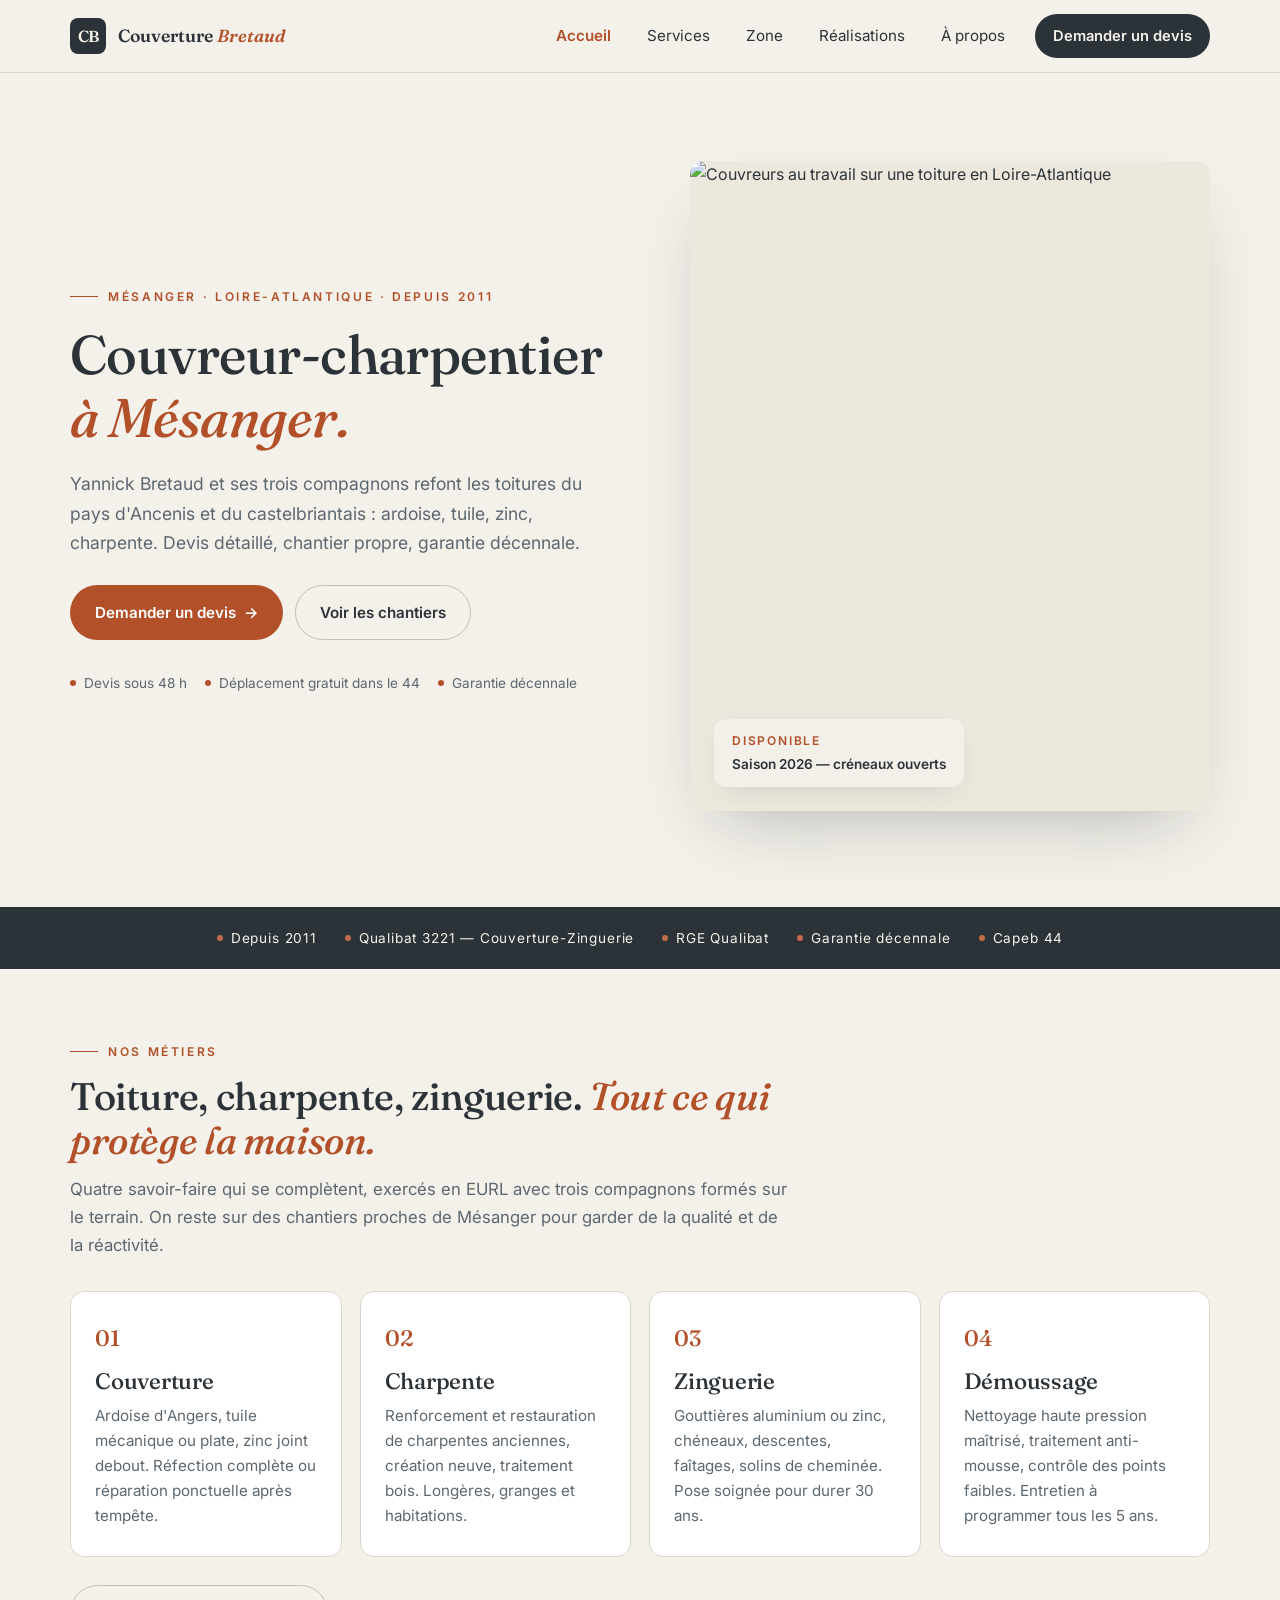
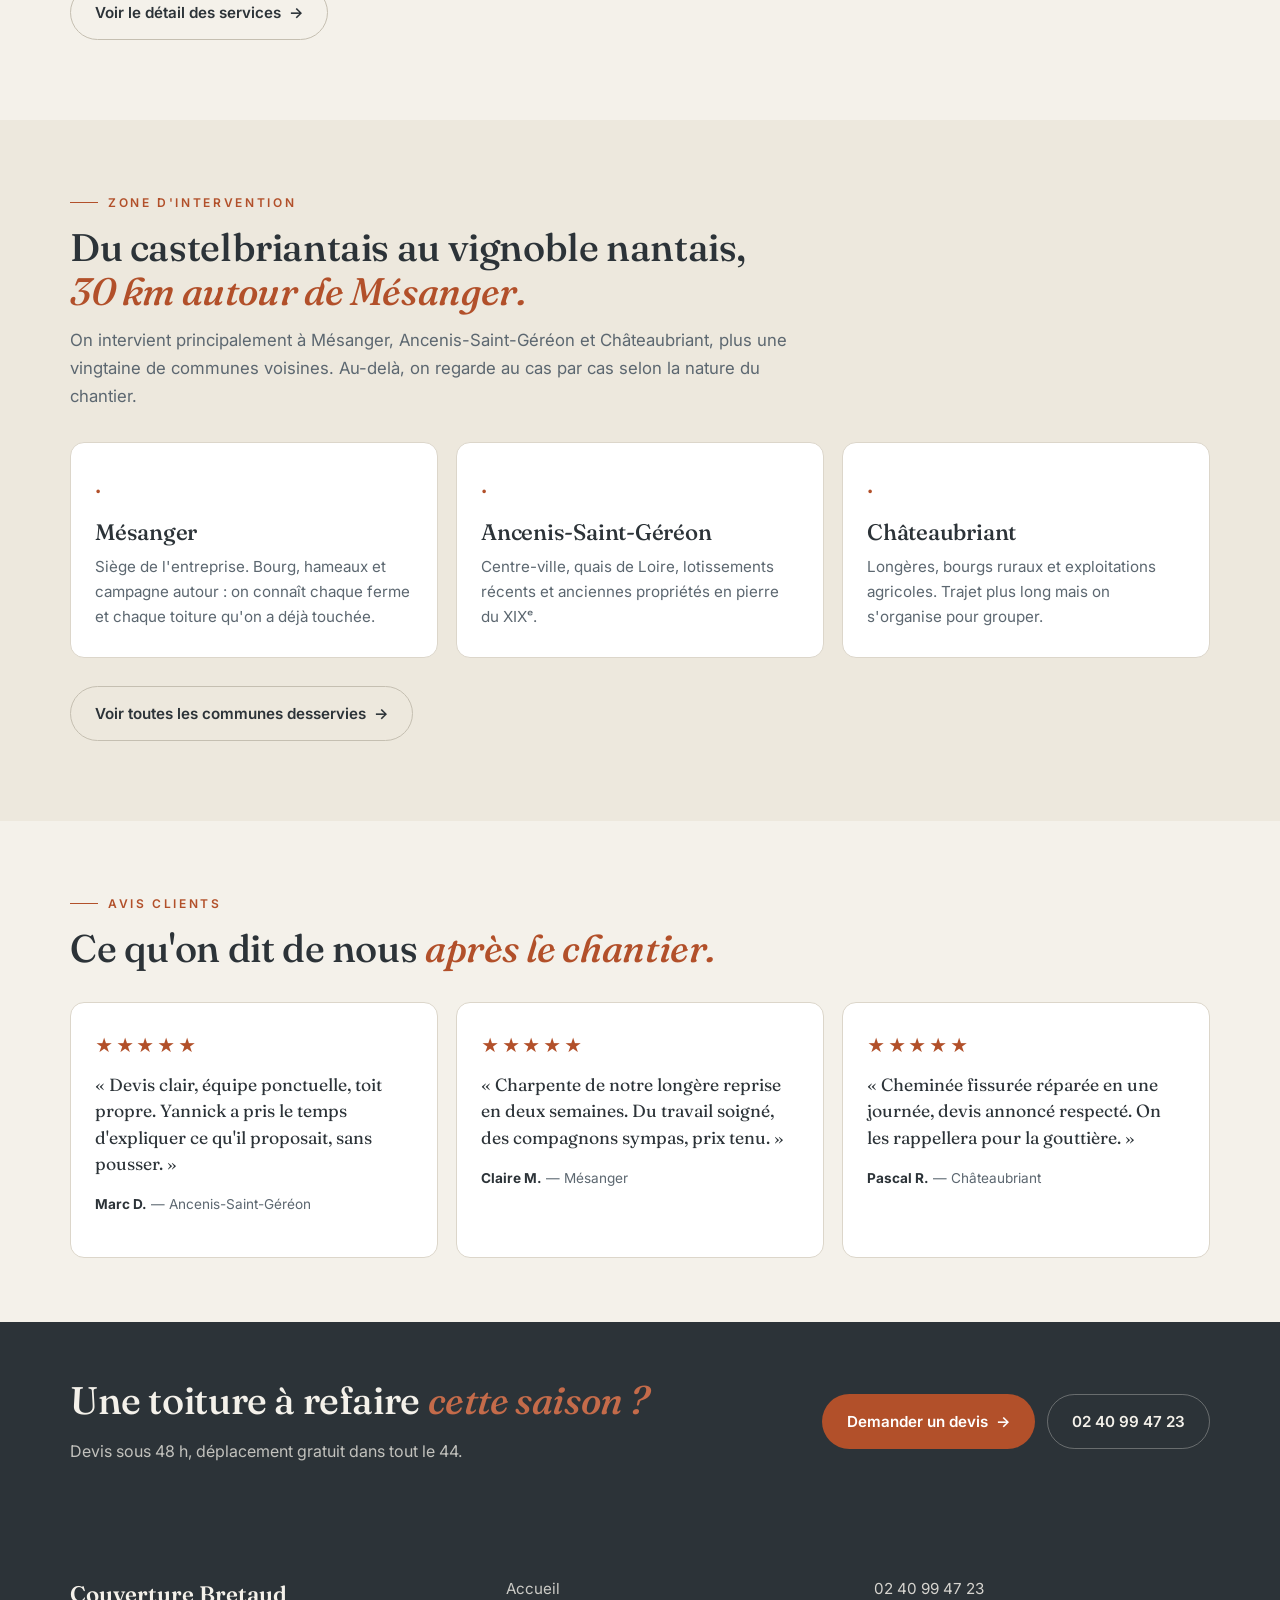
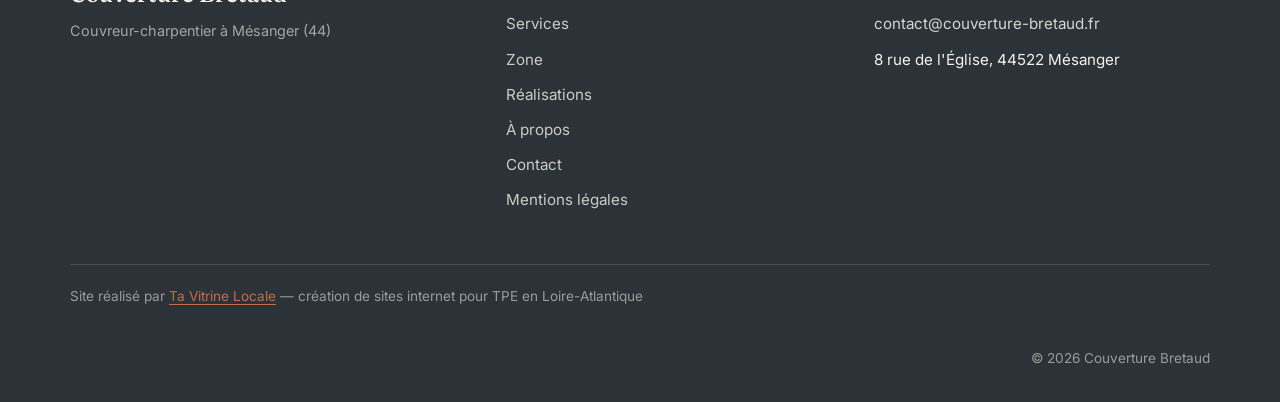
==== index.html @ 662c0bff "initial commit" ====
<!DOCTYPE html>
<html lang="fr">
<head>
  <meta charset="UTF-8" />
  <meta name="viewport" content="width=device-width, initial-scale=1, viewport-fit=cover" />
  <meta name="theme-color" content="#2C3338" />

  <title>Couverture Bretaud · Couvreur-charpentier à Mésanger (44)</title>
  <meta name="description" content="Couvreur-charpentier à Mésanger (44). Toiture ardoise, charpente, zinguerie, isolation. Devis gratuit en Loire-Atlantique. Qualibat RGE et décennale." />
  <link rel="canonical" href="https://couvreur.tavitrinelocale.fr/" />
  <meta name="robots" content="index, follow" />

  <meta property="og:type" content="website" />
  <meta property="og:title" content="Couverture Bretaud · Couvreur-charpentier à Mésanger" />
  <meta property="og:description" content="Réfection toiture, charpente, zinguerie et isolation en Loire-Atlantique. Devis sous 48 h." />
  <meta property="og:url" content="https://couvreur.tavitrinelocale.fr/" />
  <meta property="og:locale" content="fr_FR" />
  <meta property="og:site_name" content="Couverture Bretaud" />

  <link rel="preconnect" href="https://fonts.googleapis.com" />
  <link rel="preconnect" href="https://fonts.gstatic.com" crossorigin />
  <link href="https://fonts.googleapis.com/css2?family=Fraunces:opsz,wght@9..144,400;9..144,500;9..144,600;9..144,700&family=Inter:wght@400;500;600;700&display=swap" rel="stylesheet" />

  <link rel="stylesheet" href="style.css" />

  <script type="application/ld+json">
  {
    "@context": "https://schema.org",
    "@type": "RoofingContractor",
    "@id": "https://couvreur.tavitrinelocale.fr/#business",
    "name": "Couverture Bretaud",
    "description": "Couvreur-charpentier à Mésanger (44). Réfection toiture ardoise, tuile, zinc, charpente, isolation et démoussage en Loire-Atlantique.",
    "url": "https://couvreur.tavitrinelocale.fr/",
    "telephone": "+33240994723",
    "email": "contact@couverture-bretaud.fr",
    "address": {
      "@type": "PostalAddress",
      "streetAddress": "8 rue de l'Église",
      "postalCode": "44522",
      "addressLocality": "Mésanger",
      "addressRegion": "Pays de la Loire",
      "addressCountry": "FR"
    },
    "areaServed": ["Mésanger", "Ancenis-Saint-Géréon", "Châteaubriant", "Loire-Atlantique"],
    "foundingDate": "2011",
    "priceRange": "€€"
  }
  </script>

  <script type="application/ld+json">
  {
    "@context": "https://schema.org",
    "@type": "WebSite",
    "@id": "https://couvreur.tavitrinelocale.fr/#website",
    "url": "https://couvreur.tavitrinelocale.fr/",
    "name": "Couverture Bretaud",
    "description": "Site officiel de Couverture Bretaud — couvreur-charpentier à Mésanger (44).",
    "publisher": { "@id": "https://couvreur.tavitrinelocale.fr/#business" },
    "inLanguage": "fr-FR"
  }
  </script>
</head>
<body>
  <a href="#main" class="skip-link">Aller au contenu</a>

  <header class="site-header">
    <div class="container site-header__inner">
      <a href="index.html" class="brand" aria-label="Couverture Bretaud — accueil">
        <span class="brand__mark" aria-hidden="true">CB</span>
        <span class="brand__name">Couverture <em>Bretaud</em></span>
      </a>
      <nav class="nav" aria-label="Navigation principale">
        <a href="index.html" class="nav__link is-active">Accueil</a>
        <a href="services.html" class="nav__link">Services</a>
        <a href="zone-intervention.html" class="nav__link">Zone</a>
        <a href="realisations.html" class="nav__link">Réalisations</a>
        <a href="a-propos.html" class="nav__link">À propos</a>
        <a href="contact.html" class="nav__cta">Demander un devis</a>
      </nav>
      <button type="button" class="burger" data-burger aria-label="Ouvrir le menu" aria-expanded="false" aria-controls="mobile-drawer">
        <span></span><span></span><span></span>
      </button>
    </div>
  </header>

  <div class="mobile-drawer" id="mobile-drawer" data-drawer data-open="false" aria-label="Menu mobile">
    <a href="index.html">Accueil</a>
    <a href="services.html">Services</a>
    <a href="zone-intervention.html">Zone d'intervention</a>
    <a href="realisations.html">Réalisations</a>
    <a href="a-propos.html">À propos</a>
    <a href="contact.html" class="mobile-drawer__cta">Demander un devis</a>
  </div>

  <main id="main">

    <!-- HERO -->
    <section class="hero">
      <div class="container hero__grid">
        <div class="hero__content">
          <span class="kicker">Mésanger · Loire-Atlantique · Depuis 2011</span>
          <h1>Couvreur-charpentier <em>à Mésanger.</em></h1>
          <p class="hero__sub">
            Yannick Bretaud et ses trois compagnons refont les toitures du pays d'Ancenis et du castelbriantais : ardoise, tuile, zinc, charpente. Devis détaillé, chantier propre, garantie décennale.
          </p>
          <div class="hero__actions">
            <a class="btn btn--primary" href="contact.html">Demander un devis <span class="btn__arrow" aria-hidden="true">→</span></a>
            <a class="btn btn--ghost" href="realisations.html">Voir les chantiers</a>
          </div>
          <ul class="hero__proofs">
            <li>Devis sous 48 h</li>
            <li>Déplacement gratuit dans le 44</li>
            <li>Garantie décennale</li>
          </ul>
        </div>
        <div class="hero__visual">
          <img src="https://images.unsplash.com/photo-1635424709961-f3a150459ad4?w=1000&h=1200&fit=crop&q=80&fm=jpg" alt="Couvreurs au travail sur une toiture en Loire-Atlantique" width="1000" height="1200" decoding="async" fetchpriority="high" />
          <div class="hero__badge">
            <span>Disponible</span>
            <span>Saison 2026 — créneaux ouverts</span>
          </div>
        </div>
      </div>
    </section>

    <!-- TRUST BAR -->
    <section class="trust-bar" aria-label="Repères de confiance">
      <div class="container trust-bar__inner">
        <span class="trust-bar__item">Depuis 2011</span>
        <span class="trust-bar__item">Qualibat 3221 — Couverture-Zinguerie</span>
        <span class="trust-bar__item">RGE Qualibat</span>
        <span class="trust-bar__item">Garantie décennale</span>
        <span class="trust-bar__item">Capeb 44</span>
      </div>
    </section>

    <!-- SERVICES COURTS -->
    <section class="section">
      <div class="container">
        <div class="section-head">
          <span class="kicker">Nos métiers</span>
          <h2>Toiture, charpente, zinguerie. <em>Tout ce qui protège la maison.</em></h2>
          <p>Quatre savoir-faire qui se complètent, exercés en EURL avec trois compagnons formés sur le terrain. On reste sur des chantiers proches de Mésanger pour garder de la qualité et de la réactivité.</p>
        </div>
        <div class="cards">
          <article class="card">
            <span class="card__num">01</span>
            <h3>Couverture</h3>
            <p>Ardoise d'Angers, tuile mécanique ou plate, zinc joint debout. Réfection complète ou réparation ponctuelle après tempête.</p>
          </article>
          <article class="card">
            <span class="card__num">02</span>
            <h3>Charpente</h3>
            <p>Renforcement et restauration de charpentes anciennes, création neuve, traitement bois. Longères, granges et habitations.</p>
          </article>
          <article class="card">
            <span class="card__num">03</span>
            <h3>Zinguerie</h3>
            <p>Gouttières aluminium ou zinc, chéneaux, descentes, faîtages, solins de cheminée. Pose soignée pour durer 30 ans.</p>
          </article>
          <article class="card">
            <span class="card__num">04</span>
            <h3>Démoussage</h3>
            <p>Nettoyage haute pression maîtrisé, traitement anti-mousse, contrôle des points faibles. Entretien à programmer tous les 5 ans.</p>
          </article>
        </div>
        <p style="margin-top: 28px;"><a class="btn btn--ghost" href="services.html">Voir le détail des services <span class="btn__arrow" aria-hidden="true">→</span></a></p>
      </div>
    </section>

    <!-- ZONE COURTE -->
    <section class="section section--soft">
      <div class="container">
        <div class="section-head">
          <span class="kicker">Zone d'intervention</span>
          <h2>Du castelbriantais au vignoble nantais, <em>30 km autour de Mésanger.</em></h2>
          <p>On intervient principalement à Mésanger, Ancenis-Saint-Géréon et Châteaubriant, plus une vingtaine de communes voisines. Au-delà, on regarde au cas par cas selon la nature du chantier.</p>
        </div>
        <div class="cards">
          <article class="card">
            <span class="card__num">·</span>
            <h3>Mésanger</h3>
            <p>Siège de l'entreprise. Bourg, hameaux et campagne autour : on connaît chaque ferme et chaque toiture qu'on a déjà touchée.</p>
          </article>
          <article class="card">
            <span class="card__num">·</span>
            <h3>Ancenis-Saint-Géréon</h3>
            <p>Centre-ville, quais de Loire, lotissements récents et anciennes propriétés en pierre du XIXᵉ.</p>
          </article>
          <article class="card">
            <span class="card__num">·</span>
            <h3>Châteaubriant</h3>
            <p>Longères, bourgs ruraux et exploitations agricoles. Trajet plus long mais on s'organise pour grouper.</p>
          </article>
        </div>
        <p style="margin-top: 28px;"><a class="btn btn--ghost" href="zone-intervention.html">Voir toutes les communes desservies <span class="btn__arrow" aria-hidden="true">→</span></a></p>
      </div>
    </section>

    <!-- AVIS -->
    <section class="section">
      <div class="container">
        <div class="section-head">
          <span class="kicker">Avis clients</span>
          <h2>Ce qu'on dit de nous <em>après le chantier.</em></h2>
        </div>
        <div class="reviews">
          <article class="review">
            <div class="review__stars" aria-label="5 étoiles sur 5">★★★★★</div>
            <p class="review__quote">« Devis clair, équipe ponctuelle, toit propre. Yannick a pris le temps d'expliquer ce qu'il proposait, sans pousser. »</p>
            <p class="review__author"><strong>Marc D.</strong> — Ancenis-Saint-Géréon</p>
          </article>
          <article class="review">
            <div class="review__stars" aria-label="5 étoiles sur 5">★★★★★</div>
            <p class="review__quote">« Charpente de notre longère reprise en deux semaines. Du travail soigné, des compagnons sympas, prix tenu. »</p>
            <p class="review__author"><strong>Claire M.</strong> — Mésanger</p>
          </article>
          <article class="review">
            <div class="review__stars" aria-label="5 étoiles sur 5">★★★★★</div>
            <p class="review__quote">« Cheminée fissurée réparée en une journée, devis annoncé respecté. On les rappellera pour la gouttière. »</p>
            <p class="review__author"><strong>Pascal R.</strong> — Châteaubriant</p>
          </article>
        </div>
      </div>
    </section>

    <!-- CTA FINAL -->
    <section class="cta-band">
      <div class="container cta-band__inner">
        <div>
          <h2>Une toiture à refaire <em>cette saison ?</em></h2>
          <p>Devis sous 48 h, déplacement gratuit dans tout le 44.</p>
        </div>
        <div style="display:flex; flex-wrap:wrap; gap:12px;">
          <a class="btn btn--primary" href="contact.html">Demander un devis <span class="btn__arrow" aria-hidden="true">→</span></a>
          <a class="btn btn--ghost" href="tel:+33240994723">02 40 99 47 23</a>
        </div>
      </div>
    </section>

  </main>

  <footer class="footer">
    <div class="footer__inner">
      <div class="footer__brand">
        <span class="footer__name">Couverture Bretaud</span>
        <span class="footer__tag">Couvreur-charpentier à Mésanger (44)</span>
      </div>
      <nav class="footer__nav" aria-label="Pied de page">
        <a href="index.html">Accueil</a>
        <a href="services.html">Services</a>
        <a href="zone-intervention.html">Zone</a>
        <a href="realisations.html">Réalisations</a>
        <a href="a-propos.html">À propos</a>
        <a href="contact.html">Contact</a>
        <a href="mentions.html">Mentions légales</a>
      </nav>
      <div class="footer__contact">
        <a href="tel:+33240994723">02 40 99 47 23</a>
        <a href="mailto:contact@couverture-bretaud.fr">contact@couverture-bretaud.fr</a>
        <span>8 rue de l'Église, 44522 Mésanger</span>
      </div>
      <p class="footer__credit">
        Site réalisé par <a href="https://tavitrinelocale.fr" rel="noopener">Ta Vitrine Locale</a> — création de sites internet pour TPE en Loire-Atlantique
      </p>
      <p class="footer__copy">© <span data-year>2026</span> Couverture Bretaud</p>
    </div>
  </footer>

  <script src="script.js" defer></script>
</body>
</html>
---- style.css ----
/* =====================================================
   COUVERTURE BRETAUD — Couvreur-charpentier Mésanger (44)
   Mini-site démo Ta Vitrine Locale — feuille de style unique
   ===================================================== */

/* RESET LÉGER ----------------------------------------- */
*, *::before, *::after { box-sizing: border-box; }
html { -webkit-text-size-adjust: 100%; scroll-behavior: smooth; }
body {
  margin: 0;
  font-family: var(--font-sans);
  font-size: 16px;
  line-height: 1.65;
  color: var(--text);
  background: var(--bg);
  -webkit-font-smoothing: antialiased;
  text-rendering: optimizeLegibility;
}
img { max-width: 100%; display: block; }
button { font: inherit; cursor: pointer; }
a { color: inherit; text-decoration: none; }
ul { padding: 0; margin: 0; list-style: none; }
h1, h2, h3, h4 { margin: 0; font-family: var(--font-serif); font-weight: 500; line-height: 1.15; letter-spacing: -0.01em; }
p { margin: 0 0 1em; }

/* VARIABLES ------------------------------------------- */
:root {
  --bg: #F4F1EA;
  --bg-soft: #EDE8DD;
  --bg-dark: #2C3338;
  --text: #2C3338;
  --text-soft: #5C6770;
  --accent: #B2502A;
  --accent-soft: #C46B4A;
  --accent-deep: #944020;
  --zinc: #5C6770;
  --line: #DCD6CA;
  --line-strong: #C5BFB1;
  --surface: #FFFFFF;
  --radius: 14px;
  --radius-sm: 8px;
  --container: 1180px;
  --font-serif: 'Fraunces', Georgia, 'Times New Roman', serif;
  --font-sans: 'Inter', system-ui, -apple-system, sans-serif;
  --shadow-sm: 0 2px 8px rgba(44, 51, 56, 0.06);
  --shadow-md: 0 10px 30px -12px rgba(44, 51, 56, 0.18);
  --shadow-lg: 0 30px 70px -30px rgba(44, 51, 56, 0.35);
  --transition: 0.25s ease;
}

.container { width: 100%; max-width: var(--container); margin-inline: auto; padding-inline: 20px; }
.section { padding: 64px 0; }
.section--tight { padding: 48px 0; }
.section--dark { background: var(--bg-dark); color: #F4F1EA; }
.section--soft { background: var(--bg-soft); }

.kicker {
  display: inline-flex;
  align-items: center;
  gap: 10px;
  font-family: var(--font-sans);
  font-size: 12px;
  letter-spacing: 0.22em;
  text-transform: uppercase;
  color: var(--accent);
  font-weight: 600;
}
.kicker::before {
  content: "";
  width: 28px;
  height: 1px;
  background: var(--accent);
}

h1 { font-size: clamp(2rem, 5vw + 0.5rem, 3.4rem); }
h2 { font-size: clamp(1.6rem, 3vw + 0.4rem, 2.4rem); margin-bottom: 0.4em; }
h3 { font-size: clamp(1.15rem, 1.2vw + 0.6rem, 1.4rem); }
h4 { font-size: 1.05rem; font-weight: 600; }

em.accent { color: var(--accent); font-style: italic; }
.text-soft { color: var(--text-soft); }
.lede { font-size: clamp(1.05rem, 0.6vw + 0.95rem, 1.2rem); color: var(--text-soft); max-width: 56ch; }

/* SKIP LINK -------------------------------------------- */
.skip-link {
  position: absolute; top: -100px; left: 12px;
  background: var(--bg-dark); color: #F4F1EA;
  padding: 10px 14px; border-radius: var(--radius-sm);
  z-index: 1000; font-weight: 600;
}
.skip-link:focus { top: 12px; }

/* HEADER + NAV ---------------------------------------- */
.site-header {
  position: sticky; top: 0; z-index: 50;
  background: rgba(244, 241, 234, 0.92);
  backdrop-filter: blur(10px);
  -webkit-backdrop-filter: blur(10px);
  border-bottom: 1px solid var(--line);
}
.site-header__inner {
  display: flex; align-items: center; justify-content: space-between;
  gap: 16px;
  min-height: 72px;
}
.brand {
  display: inline-flex; align-items: center; gap: 12px;
  font-family: var(--font-serif); font-size: 1.1rem; font-weight: 600;
  color: var(--text);
}
.brand__mark {
  width: 36px; height: 36px;
  display: inline-flex; align-items: center; justify-content: center;
  background: var(--bg-dark); color: var(--bg);
  border-radius: 8px;
  font-family: var(--font-serif); font-weight: 600; font-size: 1rem;
  letter-spacing: -0.04em;
}
.brand__name em { font-style: italic; color: var(--accent); }
.nav { display: flex; align-items: center; gap: 8px; }
.nav__link {
  padding: 10px 14px;
  font-size: 0.95rem;
  color: var(--text);
  border-radius: 999px;
  transition: background var(--transition), color var(--transition);
}
.nav__link:hover { background: var(--bg-soft); }
.nav__link.is-active { color: var(--accent); font-weight: 600; }
.nav__cta {
  margin-left: 8px;
  padding: 10px 18px;
  background: var(--bg-dark);
  color: var(--bg);
  border-radius: 999px;
  font-weight: 600;
  font-size: 0.92rem;
  transition: background var(--transition);
}
.nav__cta:hover { background: var(--accent); color: #fff; }

.burger {
  display: none;
  width: 44px; height: 44px;
  border: 1px solid var(--line-strong);
  background: var(--surface);
  border-radius: 10px;
  position: relative;
}
.burger span {
  position: absolute; left: 11px; right: 11px; height: 2px;
  background: var(--text);
  transition: transform 0.3s ease, opacity 0.2s ease, top 0.3s ease;
}
.burger span:nth-child(1) { top: 14px; }
.burger span:nth-child(2) { top: 21px; }
.burger span:nth-child(3) { top: 28px; }
.burger[aria-expanded="true"] span:nth-child(1) { top: 21px; transform: rotate(45deg); }
.burger[aria-expanded="true"] span:nth-child(2) { opacity: 0; }
.burger[aria-expanded="true"] span:nth-child(3) { top: 21px; transform: rotate(-45deg); }

/* DRAWER MOBILE --------------------------------------- */
.mobile-drawer {
  position: fixed; inset: 0;
  background: var(--bg);
  z-index: 100;
  padding: 88px 24px 32px;
  transform: translateY(-100%);
  transition: transform 0.35s cubic-bezier(0.7, 0, 0.2, 1);
  display: flex; flex-direction: column; gap: 8px;
}
.mobile-drawer[data-open="true"] { transform: translateY(0); }
.mobile-drawer a {
  font-family: var(--font-serif);
  font-size: 1.6rem;
  padding: 12px 0;
  border-bottom: 1px solid var(--line);
  color: var(--text);
}
.mobile-drawer a:last-child { border-bottom: 0; }
.mobile-drawer__cta {
  margin-top: auto;
  background: var(--bg-dark) !important;
  color: var(--bg) !important;
  text-align: center;
  border-radius: 999px;
  padding: 16px !important;
  border-bottom: 0 !important;
  font-size: 1.05rem !important;
  font-family: var(--font-sans) !important;
  font-weight: 600 !important;
}

/* BUTTONS --------------------------------------------- */
.btn {
  display: inline-flex; align-items: center; gap: 8px;
  padding: 14px 24px;
  border-radius: 999px;
  font-weight: 600; font-size: 0.95rem;
  border: 1px solid transparent;
  transition: transform var(--transition), background var(--transition), color var(--transition), border-color var(--transition);
}
.btn:hover { transform: translateY(-1px); }
.btn--primary { background: var(--accent); color: #fff; }
.btn--primary:hover { background: var(--accent-deep); }
.btn--dark { background: var(--bg-dark); color: var(--bg); }
.btn--dark:hover { background: #1c2126; }
.btn--ghost { background: transparent; color: var(--text); border-color: var(--line-strong); }
.btn--ghost:hover { background: var(--bg-soft); }
.btn--full { width: 100%; justify-content: center; }
.btn__arrow { transition: transform var(--transition); }
.btn:hover .btn__arrow { transform: translateX(3px); }

/* HERO ACCUEIL ---------------------------------------- */
.hero {
  position: relative;
  padding: 88px 0 96px;
  overflow: hidden;
}
.hero__grid {
  display: grid;
  grid-template-columns: 1.1fr 1fr;
  gap: 48px;
  align-items: center;
}
.hero__content { max-width: 560px; }
.hero h1 {
  margin: 18px 0 20px;
}
.hero h1 em { font-style: italic; color: var(--accent); }
.hero__sub {
  font-size: 1.1rem;
  color: var(--text-soft);
  margin-bottom: 28px;
  max-width: 50ch;
}
.hero__actions { display: flex; flex-wrap: wrap; gap: 12px; margin-bottom: 32px; }
.hero__proofs {
  display: flex; flex-wrap: wrap; gap: 18px;
  font-size: 0.85rem; color: var(--text-soft);
  font-family: var(--font-sans);
}
.hero__proofs li {
  display: inline-flex; align-items: center; gap: 8px;
}
.hero__proofs li::before {
  content: ""; width: 6px; height: 6px;
  background: var(--accent); border-radius: 50%;
}
.hero__visual {
  position: relative;
  aspect-ratio: 4 / 5;
  border-radius: var(--radius);
  overflow: hidden;
  background: var(--bg-soft);
  box-shadow: var(--shadow-lg);
}
.hero__visual img { width: 100%; height: 100%; object-fit: cover; }
.hero__badge {
  position: absolute; bottom: 24px; left: 24px;
  background: rgba(244, 241, 234, 0.95);
  backdrop-filter: blur(8px);
  padding: 12px 18px;
  border-radius: 12px;
  font-size: 0.85rem;
  font-weight: 600;
  display: flex; flex-direction: column; gap: 2px;
  box-shadow: var(--shadow-md);
}
.hero__badge span:first-child { color: var(--accent); font-size: 0.75rem; letter-spacing: 0.15em; text-transform: uppercase; }

/* PAGE HERO (autres pages) ---------------------------- */
.page-hero {
  padding: 72px 0 48px;
  background: linear-gradient(180deg, var(--bg-soft) 0%, var(--bg) 100%);
  border-bottom: 1px solid var(--line);
}
.page-hero h1 {
  margin: 16px 0 16px;
  max-width: 18ch;
}
.page-hero h1 em { font-style: italic; color: var(--accent); }

/* TRUST BAR ------------------------------------------- */
.trust-bar {
  background: var(--bg-dark);
  color: #F4F1EA;
  padding: 20px 0;
}
.trust-bar__inner {
  display: flex; flex-wrap: wrap; gap: 12px 28px;
  align-items: center; justify-content: center;
  font-size: 0.85rem;
  font-family: var(--font-sans);
  letter-spacing: 0.06em;
}
.trust-bar__item { display: inline-flex; align-items: center; gap: 8px; }
.trust-bar__item::before {
  content: ""; width: 6px; height: 6px;
  border-radius: 50%; background: var(--accent-soft);
}

/* CARDS GRID GÉNÉRIQUE -------------------------------- */
.cards {
  display: grid;
  grid-template-columns: repeat(auto-fit, minmax(240px, 1fr));
  gap: 18px;
  margin-top: 32px;
}
.card {
  background: var(--surface);
  border: 1px solid var(--line);
  border-radius: var(--radius);
  padding: 28px 24px;
  transition: transform var(--transition), box-shadow var(--transition), border-color var(--transition);
}
.card:hover {
  transform: translateY(-2px);
  border-color: var(--line-strong);
  box-shadow: var(--shadow-md);
}
.card__num {
  display: inline-block;
  font-family: var(--font-serif);
  font-size: 1.4rem;
  font-weight: 500;
  color: var(--accent);
  margin-bottom: 12px;
}
.card h3 { margin-bottom: 8px; }
.card p { color: var(--text-soft); margin: 0; font-size: 0.95rem; }

/* SECTION HEADER ------------------------------------- */
.section-head {
  max-width: 720px;
  margin-bottom: 12px;
}
.section-head h2 { margin: 12px 0 14px; }
.section-head h2 em { font-style: italic; color: var(--accent); }
.section-head p { color: var(--text-soft); font-size: 1.05rem; }

/* SERVICE LONG (services.html) ------------------------ */
.service-block {
  display: grid;
  grid-template-columns: 150px 1fr 300px;
  gap: 40px;
  padding: 48px 0;
  border-bottom: 1px solid var(--line);
  align-items: start;
}
.service-block__media {
  margin: 0;
  border-radius: var(--radius);
  overflow: hidden;
  background: var(--bg-soft);
  border: 1px solid var(--line);
  aspect-ratio: 4 / 5;
}
.service-block__media img {
  width: 100%; height: 100%;
  object-fit: cover; display: block;
}
.service-block:last-child { border-bottom: 0; }
.service-block__num {
  font-family: var(--font-serif);
  font-size: 2rem;
  color: var(--accent);
}
.service-block__label {
  display: block;
  font-family: var(--font-sans);
  font-size: 0.8rem;
  letter-spacing: 0.2em;
  text-transform: uppercase;
  color: var(--text-soft);
  margin-top: 8px;
}
.service-block h2 { margin-bottom: 16px; }
.service-block ul {
  margin: 18px 0 24px;
  display: grid; gap: 8px;
}
.service-block ul li {
  position: relative; padding-left: 22px;
  color: var(--text-soft);
}
.service-block ul li::before {
  content: ""; position: absolute; left: 0; top: 10px;
  width: 12px; height: 2px; background: var(--accent);
}
.service-block a.inline-link {
  color: var(--accent); font-weight: 600;
  border-bottom: 1px solid currentColor;
}

/* ZONE BANNER (zone-intervention.html) --------------- */
.zone-banner {
  margin: 8px auto 0;
  max-width: var(--container);
  padding-inline: 20px;
}
.zone-banner img {
  width: 100%;
  height: clamp(220px, 30vw, 360px);
  object-fit: cover;
  border-radius: var(--radius);
  display: block;
}
.zone-banner figcaption {
  margin-top: 12px;
  font-size: 0.9rem;
  color: var(--text-soft);
  font-style: italic;
  text-align: center;
}

/* CTA BAND ------------------------------------------- */
.cta-band {
  background: var(--bg-dark);
  color: #F4F1EA;
  padding: 56px 0;
}
.cta-band__inner {
  display: grid; gap: 24px;
  grid-template-columns: 1fr auto;
  align-items: center;
}
.cta-band h2 { color: #F4F1EA; }
.cta-band h2 em { color: var(--accent-soft); font-style: italic; }
.cta-band p { color: rgba(244, 241, 234, 0.75); margin: 0; }
.cta-band .btn--ghost { color: #F4F1EA; border-color: rgba(244, 241, 234, 0.3); }
.cta-band .btn--ghost:hover { background: rgba(244, 241, 234, 0.08); }

/* ZONE INTERVENTION ---------------------------------- */
.zone-grid {
  display: grid;
  grid-template-columns: 0.9fr 1.1fr;
  gap: 56px;
  align-items: start;
  margin-top: 32px;
}
.zone-map {
  background: var(--surface);
  border: 1px solid var(--line);
  border-radius: var(--radius);
  padding: 24px;
  aspect-ratio: 1 / 1;
  display: flex; align-items: center; justify-content: center;
}
.zone-map svg { width: 100%; height: auto; }
.zone-city {
  border-bottom: 1px solid var(--line);
  padding: 20px 0;
}
.zone-city:first-child { padding-top: 0; }
.zone-city:last-child { border-bottom: 0; }
.zone-city h3 { color: var(--accent); margin-bottom: 6px; }
.zone-city p { color: var(--text-soft); margin: 0; font-size: 0.95rem; }
.zone-secondary {
  margin-top: 40px;
  padding: 28px;
  background: var(--surface);
  border: 1px solid var(--line);
  border-radius: var(--radius);
}
.zone-secondary h3 { margin-bottom: 14px; font-size: 1.1rem; }
.zone-tags {
  display: flex; flex-wrap: wrap; gap: 8px;
}
.zone-tags span {
  padding: 6px 12px;
  background: var(--bg-soft);
  border-radius: 999px;
  font-size: 0.85rem;
  color: var(--text);
}

/* RÉALISATIONS ---------------------------------------- */
.realisation {
  padding: 56px 0;
  border-bottom: 1px solid var(--line);
}
.realisation:last-of-type { border-bottom: 0; }
.realisation__head {
  display: grid;
  grid-template-columns: 1fr auto;
  gap: 16px;
  align-items: end;
  margin-bottom: 24px;
}
.realisation__head h2 { margin: 8px 0 4px; }
.realisation__meta {
  font-family: var(--font-sans);
  font-size: 0.85rem;
  color: var(--text-soft);
  letter-spacing: 0.05em;
  text-align: right;
}
.realisation__meta strong { display: block; color: var(--text); font-size: 0.95rem; font-weight: 600; }

/* COMPARE — Avant/Après draggable --------------------- */
.compare {
  --split: 50%;
  position: relative;
  width: 100%;
  aspect-ratio: 4 / 3;
  border-radius: var(--radius);
  overflow: hidden;
  background: #0f0f0f;
  border: 1px solid var(--line);
  box-shadow: 0 30px 80px -40px rgba(0, 0, 0, 0.55), 0 8px 24px -12px rgba(0, 0, 0, 0.35);
  user-select: none;
  -webkit-user-select: none;
  touch-action: pan-y;
  isolation: isolate;
}
.compare__layer { position: absolute; inset: 0; overflow: hidden; pointer-events: none; }
.compare__layer img { width: 100%; height: 100%; object-fit: cover; display: block; }
.compare__layer--after { z-index: 1; }
.compare__layer--before {
  z-index: 2;
  clip-path: inset(0 calc(100% - var(--split)) 0 0);
  -webkit-clip-path: inset(0 calc(100% - var(--split)) 0 0);
  will-change: clip-path;
}
.compare__label {
  position: absolute;
  top: 14px;
  z-index: 4;
  padding: 7px 13px;
  font-family: var(--font-sans);
  font-size: 10px;
  letter-spacing: 0.28em;
  text-transform: uppercase;
  color: #f4f1ea;
  background: #2c3338;
  border-radius: 999px;
  box-shadow: 0 12px 28px -18px rgba(0, 0, 0, 0.9);
  pointer-events: none;
  transition: opacity 0.3s ease;
}
.compare__label--before { left: 14px; }
.compare__label--after  { right: 14px; }
.compare[data-split-edge="left"]  .compare__label--before { opacity: 0; }
.compare[data-split-edge="right"] .compare__label--after  { opacity: 0; }

.compare__handle {
  position: absolute; top: 0; bottom: 0;
  left: var(--split); z-index: 3;
  width: 48px; transform: translateX(-50%);
  display: flex; align-items: center; justify-content: center;
  background: transparent; border: 0; padding: 0;
  cursor: ew-resize; touch-action: none;
  -webkit-tap-highlight-color: transparent;
  will-change: left;
}
.compare__handle:focus { outline: none; }
.compare__handle:focus-visible .compare__handle-knob {
  box-shadow:
    0 0 0 2px var(--bg),
    0 0 0 4px var(--accent),
    0 10px 28px -10px rgba(0, 0, 0, 0.55);
}
.compare__handle-line {
  position: absolute; top: 0; bottom: 0; left: 50%;
  width: 2px; transform: translateX(-50%);
  background: rgba(255, 255, 255, 0.95);
  box-shadow: 0 0 0 1px rgba(0, 0, 0, 0.12), 0 0 24px rgba(255, 255, 255, 0.25);
}
.compare__handle-knob {
  position: relative; z-index: 1;
  display: inline-flex; align-items: center; justify-content: center;
  width: 52px; height: 52px; border-radius: 50%;
  background: #ffffff; color: var(--text);
  box-shadow: 0 10px 28px -10px rgba(0, 0, 0, 0.55), 0 2px 6px rgba(0, 0, 0, 0.25);
  transition: transform 0.25s ease, box-shadow 0.25s ease;
}
.compare__handle-knob svg { width: 22px; height: 22px; }
@media (hover: hover) {
  .compare__handle:hover .compare__handle-knob { transform: scale(1.08); }
}
.compare.is-dragging .compare__handle-knob {
  transform: scale(0.94);
  box-shadow: 0 14px 32px -10px rgba(0, 0, 0, 0.65), 0 2px 6px rgba(0, 0, 0, 0.25);
}
.compare.is-dragging .compare__layer--before { transition: none !important; }

/* GALERIE CHANTIERS ----------------------------------- */
.gallery {
  display: grid;
  grid-template-columns: repeat(auto-fit, minmax(260px, 1fr));
  gap: 16px;
  margin-top: 32px;
}
.gallery figure {
  margin: 0;
  border-radius: var(--radius);
  overflow: hidden;
  background: var(--bg-soft);
  position: relative;
}
.gallery img { width: 100%; aspect-ratio: 4 / 3; object-fit: cover; transition: transform 0.5s ease; }
.gallery figure:hover img { transform: scale(1.04); }
.gallery figcaption {
  position: absolute; bottom: 0; left: 0; right: 0;
  padding: 14px 16px;
  background: linear-gradient(180deg, transparent, rgba(44, 51, 56, 0.85));
  color: #f4f1ea;
  font-size: 0.85rem;
  font-weight: 500;
}

/* AVIS ------------------------------------------------ */
.reviews {
  display: grid;
  grid-template-columns: repeat(auto-fit, minmax(280px, 1fr));
  gap: 18px;
  margin-top: 32px;
}
.review {
  background: var(--surface);
  border: 1px solid var(--line);
  border-radius: var(--radius);
  padding: 28px 24px;
}
.review__stars { color: var(--accent); letter-spacing: 0.15em; font-size: 1.1rem; margin-bottom: 12px; }
.review__quote { font-family: var(--font-serif); font-size: 1.1rem; line-height: 1.5; margin-bottom: 16px; }
.review__author { font-size: 0.85rem; color: var(--text-soft); }
.review__author strong { color: var(--text); }

/* À PROPOS ------------------------------------------- */
.bio-grid {
  display: grid;
  grid-template-columns: 0.9fr 1.1fr;
  gap: 56px;
  align-items: start;
}
.bio-portrait {
  aspect-ratio: 3 / 4;
  border-radius: var(--radius);
  overflow: hidden;
  background: var(--bg-soft);
  box-shadow: var(--shadow-md);
}
.bio-portrait img { width: 100%; height: 100%; object-fit: cover; }
.bio-content h2 { margin-bottom: 20px; }
.bio-content p { color: var(--text-soft); }

.certifs {
  display: grid;
  grid-template-columns: repeat(auto-fit, minmax(180px, 1fr));
  gap: 14px;
  margin-top: 28px;
}
.certif {
  padding: 20px;
  background: var(--surface);
  border: 1px solid var(--line);
  border-radius: var(--radius-sm);
  text-align: center;
}
.certif__name {
  font-family: var(--font-serif);
  font-size: 1.1rem;
  font-weight: 600;
  display: block;
  margin-bottom: 4px;
}
.certif__sub { font-size: 0.8rem; color: var(--text-soft); letter-spacing: 0.05em; }

.team {
  display: grid;
  grid-template-columns: repeat(auto-fit, minmax(180px, 1fr));
  gap: 16px;
  margin-top: 24px;
}
.team-member {
  text-align: center;
  padding: 24px 16px;
  background: var(--surface);
  border: 1px solid var(--line);
  border-radius: var(--radius);
}
.team-member__avatar {
  width: 80px; height: 80px;
  border-radius: 50%;
  background: var(--bg-soft);
  display: inline-flex; align-items: center; justify-content: center;
  font-family: var(--font-serif);
  font-size: 1.6rem;
  color: var(--accent);
  margin-bottom: 12px;
  border: 2px solid var(--line);
}
.team-member__name { font-weight: 600; display: block; margin-bottom: 4px; }
.team-member__role { font-size: 0.85rem; color: var(--text-soft); }

/* CONTACT --------------------------------------------- */
.contact-grid {
  display: grid;
  grid-template-columns: 1.2fr 0.8fr;
  gap: 56px;
  align-items: start;
}
.contact-form {
  background: var(--surface);
  border: 1px solid var(--line);
  border-radius: var(--radius);
  padding: 36px;
}
.field { display: grid; gap: 8px; margin-bottom: 20px; }
.field label { font-size: 0.85rem; font-weight: 600; }
.field input, .field select, .field textarea {
  font: inherit;
  padding: 12px 14px;
  border: 1px solid var(--line-strong);
  border-radius: var(--radius-sm);
  background: var(--bg);
  color: var(--text);
  transition: border-color var(--transition);
}
.field input:focus, .field select:focus, .field textarea:focus {
  outline: none;
  border-color: var(--accent);
}
.field textarea { min-height: 130px; resize: vertical; }
.field--check { flex-direction: row; align-items: flex-start; gap: 10px; display: flex; }
.field--check input { width: auto; margin-top: 4px; }
.field--check label { font-weight: 400; font-size: 0.85rem; color: var(--text-soft); }

.contact-info {
  display: grid; gap: 24px;
}
.contact-info__block {
  padding: 24px;
  background: var(--surface);
  border: 1px solid var(--line);
  border-radius: var(--radius);
}
.contact-info__label {
  font-size: 0.75rem;
  letter-spacing: 0.18em;
  text-transform: uppercase;
  color: var(--accent);
  font-weight: 600;
  display: block;
  margin-bottom: 8px;
}
.contact-info__value {
  font-family: var(--font-serif);
  font-size: 1.4rem;
  font-weight: 500;
  color: var(--text);
}
.contact-info__value a { transition: color var(--transition); }
.contact-info__value a:hover { color: var(--accent); }
.contact-info__sub { font-size: 0.9rem; color: var(--text-soft); margin-top: 6px; }

/* LEGAL ---------------------------------------------- */
.legal {
  max-width: 720px;
  margin: 32px auto 0;
}
.legal h2 { margin: 32px 0 12px; }
.legal h2:first-child { margin-top: 0; }
.legal p { color: var(--text-soft); }
.legal .demo-warning {
  padding: 20px 24px;
  border-left: 4px solid var(--accent);
  background: var(--bg-soft);
  border-radius: 0 var(--radius-sm) var(--radius-sm) 0;
  margin: 24px 0;
  color: var(--text);
  font-weight: 500;
}

/* FOOTER ---------------------------------------------- */
.footer {
  background: var(--bg-dark);
  color: #F4F1EA;
  padding: 56px 0 32px;
}
.footer__inner {
  max-width: var(--container);
  margin: 0 auto;
  padding: 0 20px;
  display: grid;
  grid-template-columns: 1.2fr 1fr 1fr;
  gap: 40px 32px;
}
.footer__brand { display: flex; flex-direction: column; gap: 6px; }
.footer__name { font-family: var(--font-serif); font-size: 1.4rem; font-weight: 600; }
.footer__tag { color: rgba(244, 241, 234, 0.6); font-size: 0.9rem; }
.footer__nav {
  display: flex; flex-direction: column; gap: 10px;
  font-size: 0.95rem;
}
.footer__nav a {
  color: rgba(244, 241, 234, 0.8);
  transition: color var(--transition);
}
.footer__nav a:hover { color: var(--accent-soft); }
.footer__contact {
  display: flex; flex-direction: column; gap: 10px;
  font-size: 0.95rem;
}
.footer__contact a {
  color: rgba(244, 241, 234, 0.85);
  transition: color var(--transition);
}
.footer__contact a:hover { color: var(--accent-soft); }
.footer__credit, .footer__copy {
  grid-column: 1 / -1;
  border-top: 1px solid rgba(244, 241, 234, 0.12);
  padding-top: 20px;
  margin: 12px 0 0;
  font-size: 0.85rem;
  color: rgba(244, 241, 234, 0.55);
}
.footer__credit a {
  color: var(--accent-soft);
  border-bottom: 1px solid currentColor;
}
.footer__copy { padding-top: 0; border-top: 0; margin-top: 0; text-align: right; }

/* RESPONSIVE ------------------------------------------ */
@media (max-width: 1024px) {
  .hero { padding: 64px 0 72px; }
  .hero__grid { grid-template-columns: 1fr; gap: 40px; }
  .hero__visual { aspect-ratio: 4 / 3; max-width: 520px; margin: 0 auto; }
  .bio-grid { grid-template-columns: 1fr; gap: 32px; }
  .bio-portrait { max-width: 360px; aspect-ratio: 4 / 5; }
  .zone-grid { grid-template-columns: 1fr; gap: 32px; }
  .contact-grid { grid-template-columns: 1fr; gap: 32px; }
  .service-block { grid-template-columns: 1fr; gap: 20px; padding: 36px 0; }
  .service-block__media { order: -1; aspect-ratio: 16 / 10; max-height: 260px; }
  .cta-band__inner { grid-template-columns: 1fr; }
}
@media (max-width: 768px) {
  .nav { display: none; }
  .burger { display: inline-flex; align-items: center; justify-content: center; }
  .section { padding: 48px 0; }
  .page-hero { padding: 48px 0 32px; }
  .hero { padding: 40px 0 56px; }
  .hero__sub { font-size: 1rem; }
  .realisation { padding: 36px 0; }
  .realisation__head { grid-template-columns: 1fr; gap: 8px; }
  .realisation__meta { text-align: left; }
  .footer__inner { grid-template-columns: 1fr; gap: 28px; }
  .footer__copy { text-align: left; }
  .contact-form { padding: 24px; }
}
@media (max-width: 480px) {
  .container { padding-inline: 16px; }
  .trust-bar__inner { flex-direction: column; gap: 8px; }
  .hero__actions .btn { width: 100%; justify-content: center; }
  .hero__proofs { gap: 12px; }
  .review { padding: 24px 20px; }
}

/* PRINT ---------------------------------------------- */
@media print {
  .site-header, .burger, .mobile-drawer, .cta-band, .footer { display: none; }
  body { background: #fff; color: #000; }
}

/* MOTION PREF ---------------------------------------- */
@media (prefers-reduced-motion: reduce) {
  *, *::before, *::after { animation-duration: 0.01ms !important; transition-duration: 0.01ms !important; }
  html { scroll-behavior: auto; }
}
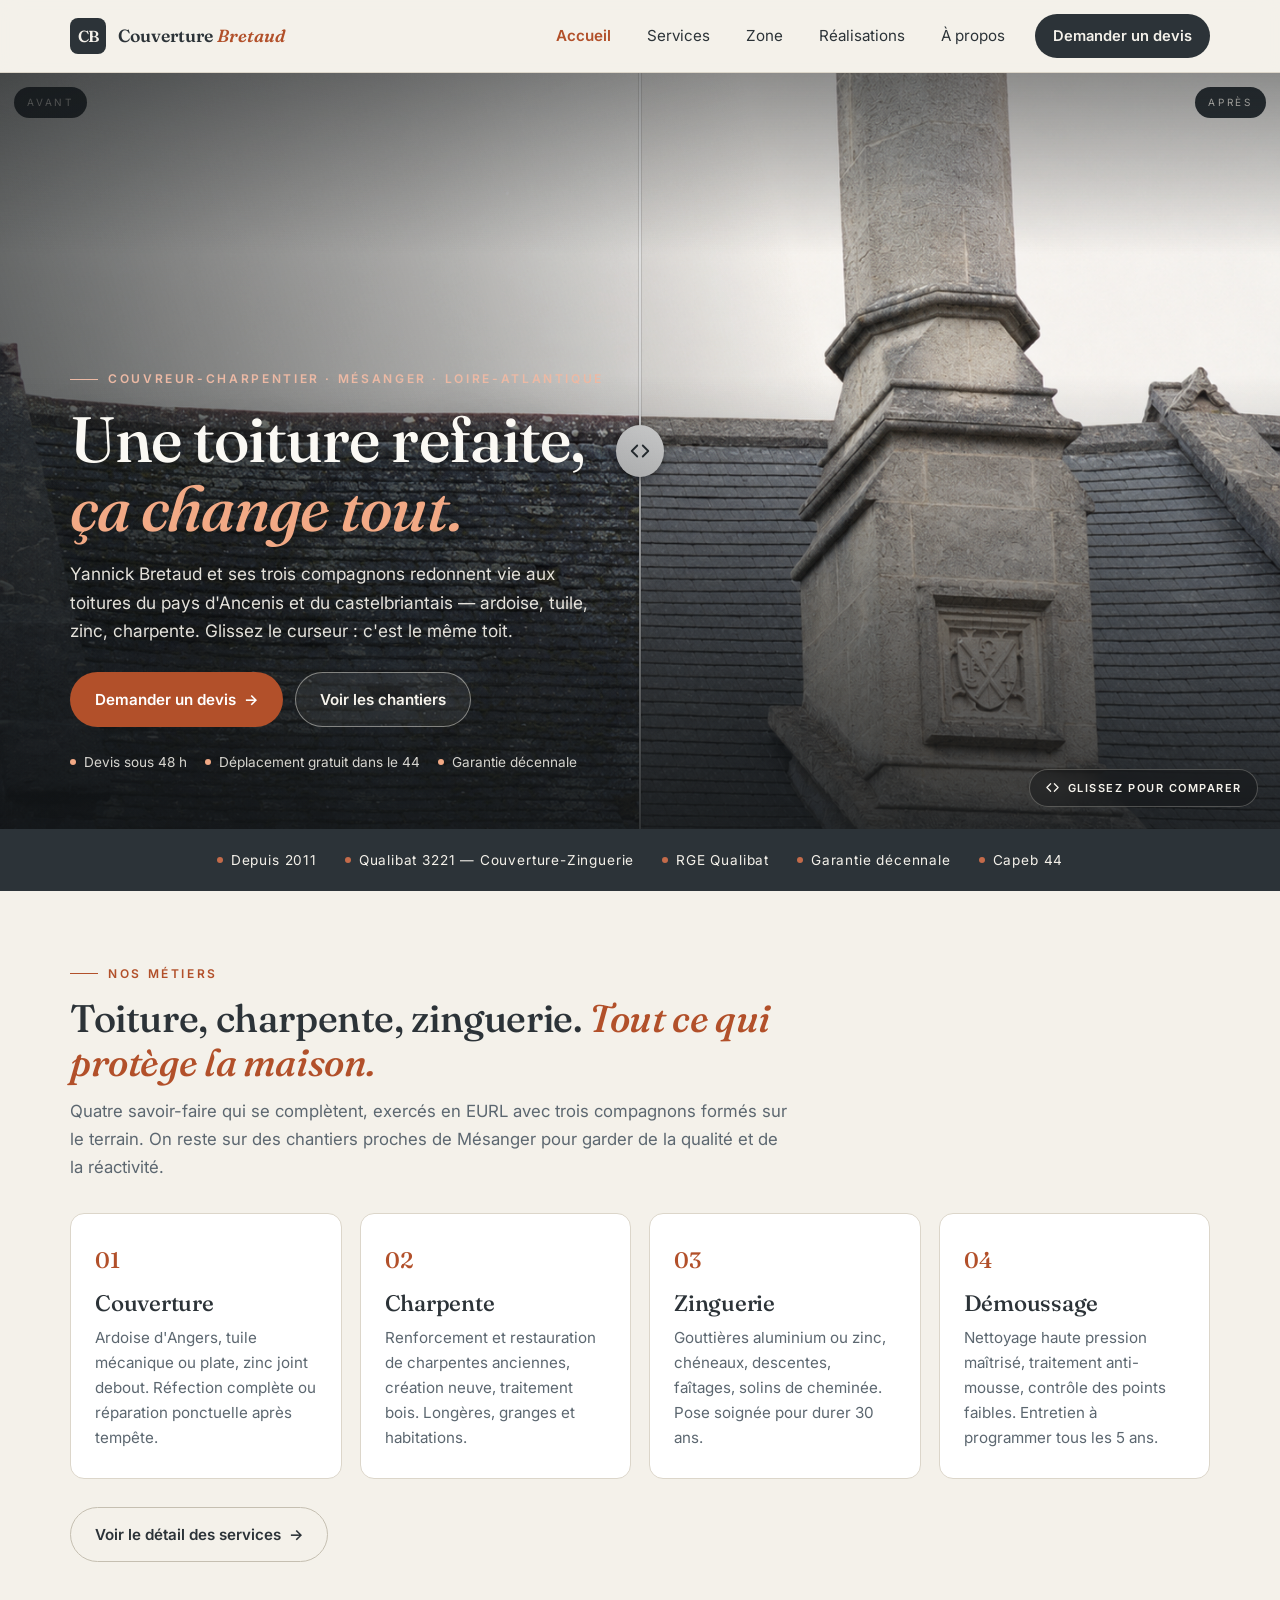
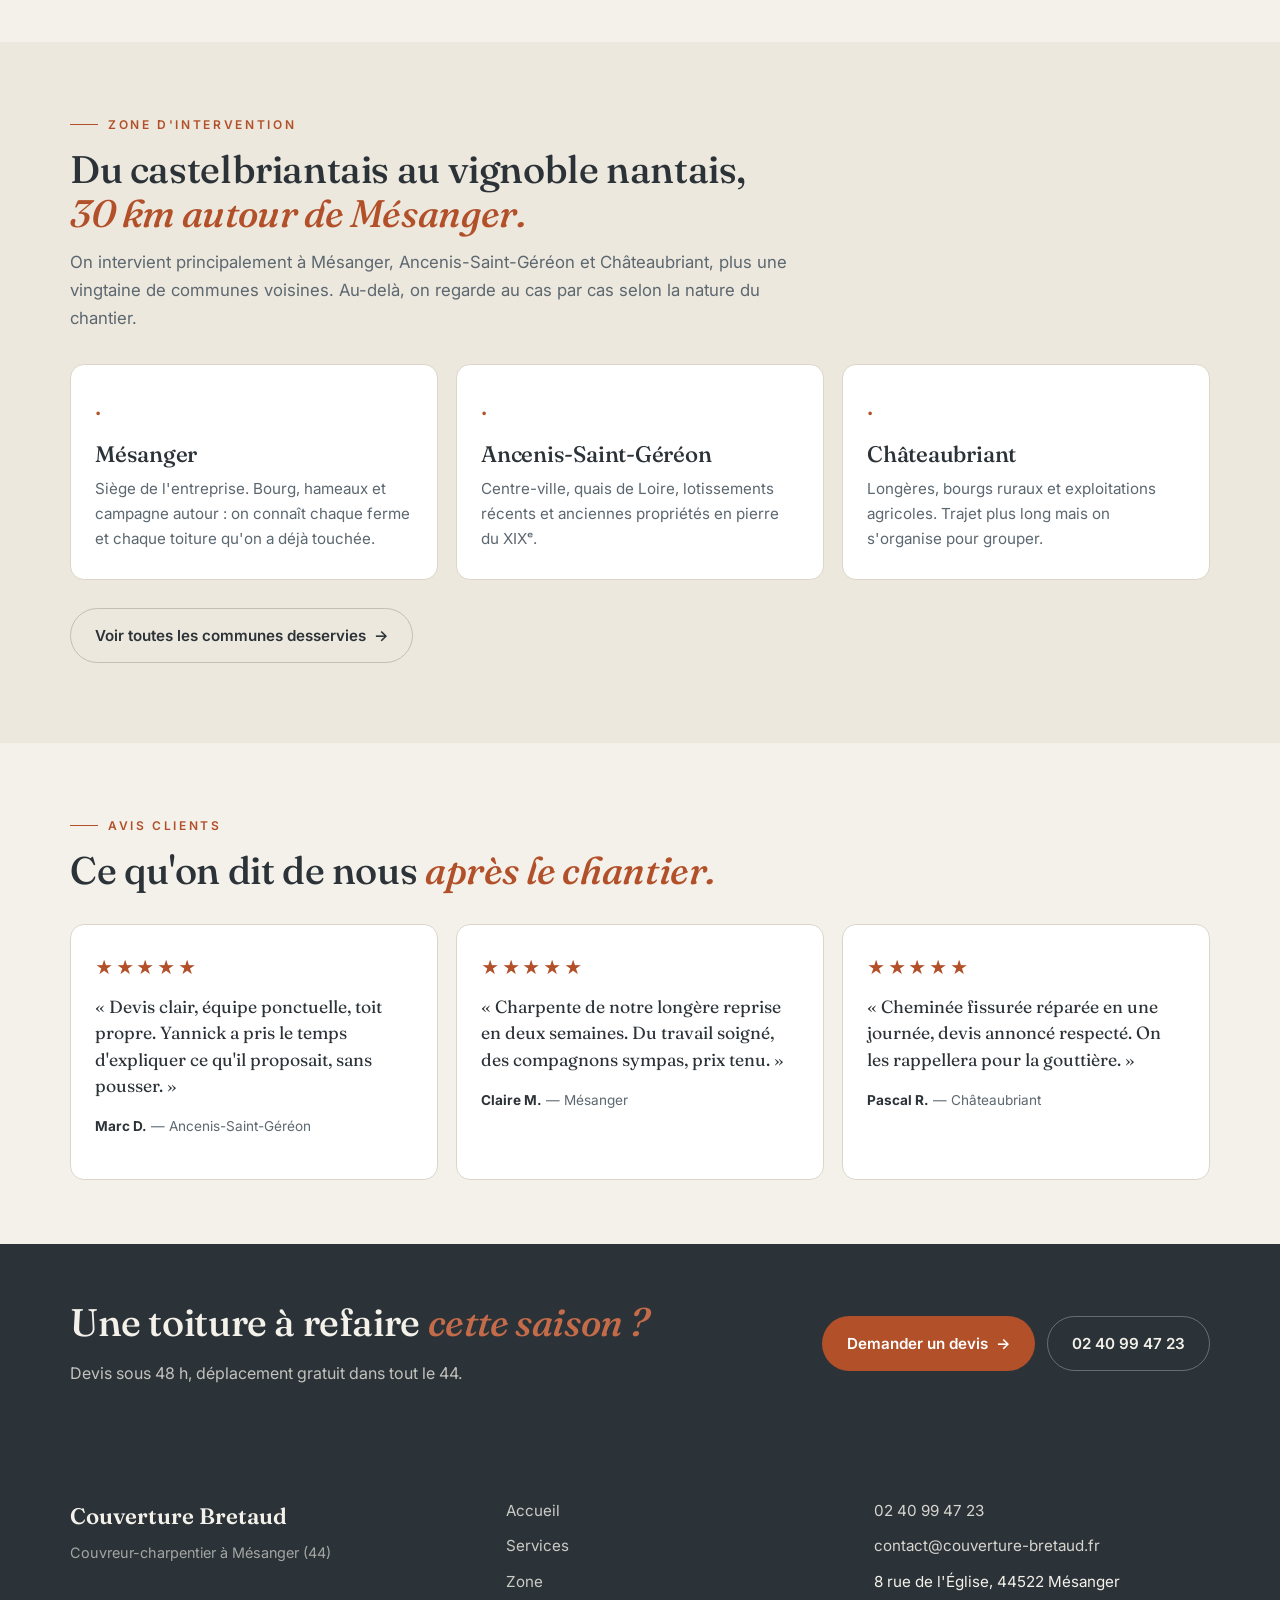
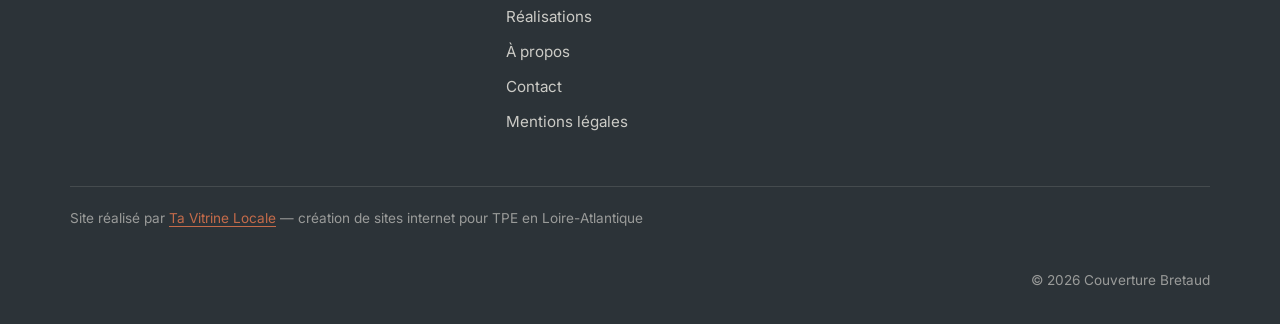
==== commit 0e1467aa: "Mise à jour du site" ====
--- a/index.html
+++ b/index.html
@@ -8,7 +8,7 @@
   <title>Couverture Bretaud · Couvreur-charpentier à Mésanger (44)</title>
   <meta name="description" content="Couvreur-charpentier à Mésanger (44). Toiture ardoise, charpente, zinguerie, isolation. Devis gratuit en Loire-Atlantique. Qualibat RGE et décennale." />
   <link rel="canonical" href="https://couvreur.tavitrinelocale.fr/" />
-  <meta name="robots" content="index, follow" />
+  <meta name="robots" content="noindex, follow" />
 
   <meta property="og:type" content="website" />
   <meta property="og:title" content="Couverture Bretaud · Couvreur-charpentier à Mésanger" />
@@ -94,18 +94,42 @@
 
   <main id="main">
 
-    <!-- HERO -->
-    <section class="hero">
-      <div class="container hero__grid">
-        <div class="hero__content">
-          <span class="kicker">Mésanger · Loire-Atlantique · Depuis 2011</span>
-          <h1>Couvreur-charpentier <em>à Mésanger.</em></h1>
+    <!-- HERO — Avant / Après plein cadre -->
+    <section class="hero-compare" aria-label="Couverture Bretaud — couvreur-charpentier à Mésanger">
+      <div class="compare hero-compare__media" data-compare style="--split: 58%;">
+        <div class="compare__layer compare__layer--after" aria-hidden="true">
+          <img src="images/apres-3.png" alt="Toiture en ardoise rejointoyée à neuf et démoussée à Châteaubriant" width="1200" height="900" fetchpriority="high" decoding="async" />
+        </div>
+        <div class="compare__layer compare__layer--before" aria-hidden="true">
+          <img src="images/avant-3.png" alt="Toiture en ardoise moussue aux joints partis avant travaux" width="1200" height="900" decoding="async" />
+        </div>
+        <span class="compare__label compare__label--before" aria-hidden="true">Avant</span>
+        <span class="compare__label compare__label--after" aria-hidden="true">Après</span>
+        <button type="button" class="compare__handle" data-compare-handle role="slider"
+                aria-label="Faire glisser pour comparer une toiture avant et après réfection"
+                aria-valuemin="0" aria-valuemax="100" aria-valuenow="58">
+          <span class="compare__handle-line" aria-hidden="true"></span>
+          <span class="compare__handle-knob" aria-hidden="true">
+            <svg viewBox="0 0 24 24" fill="none" stroke="currentColor" stroke-width="2" stroke-linecap="round" stroke-linejoin="round">
+              <polyline points="9 6 3 12 9 18"></polyline>
+              <polyline points="15 6 21 12 15 18"></polyline>
+            </svg>
+          </span>
+        </button>
+      </div>
+
+      <div class="hero-compare__scrim" aria-hidden="true"></div>
+
+      <div class="container hero-compare__inner">
+        <div class="hero-compare__panel">
+          <span class="kicker">Couvreur-charpentier · Mésanger · Loire-Atlantique</span>
+          <h1 class="hero-compare__title">Une toiture refaite,<br /><em>ça change tout.</em></h1>
           <p class="hero__sub">
-            Yannick Bretaud et ses trois compagnons refont les toitures du pays d'Ancenis et du castelbriantais : ardoise, tuile, zinc, charpente. Devis détaillé, chantier propre, garantie décennale.
+            Yannick Bretaud et ses trois compagnons redonnent vie aux toitures du pays d'Ancenis et du castelbriantais — ardoise, tuile, zinc, charpente. Glissez le curseur : c'est le même toit.
           </p>
           <div class="hero__actions">
             <a class="btn btn--primary" href="contact.html">Demander un devis <span class="btn__arrow" aria-hidden="true">→</span></a>
-            <a class="btn btn--ghost" href="realisations.html">Voir les chantiers</a>
+            <a class="btn btn--ghost btn--ghost-light" href="realisations.html">Voir les chantiers</a>
           </div>
           <ul class="hero__proofs">
             <li>Devis sous 48 h</li>
@@ -113,14 +137,12 @@
             <li>Garantie décennale</li>
           </ul>
         </div>
-        <div class="hero__visual">
-          <img src="https://images.unsplash.com/photo-1635424709961-f3a150459ad4?w=1000&h=1200&fit=crop&q=80&fm=jpg" alt="Couvreurs au travail sur une toiture en Loire-Atlantique" width="1000" height="1200" decoding="async" fetchpriority="high" />
-          <div class="hero__badge">
-            <span>Disponible</span>
-            <span>Saison 2026 — créneaux ouverts</span>
-          </div>
-        </div>
-      </div>
+      </div>
+
+      <span class="hero-compare__hint" aria-hidden="true">
+        <svg viewBox="0 0 24 24" fill="none" stroke="currentColor" stroke-width="2" stroke-linecap="round" stroke-linejoin="round"><polyline points="9 6 3 12 9 18"></polyline><polyline points="15 6 21 12 15 18"></polyline></svg>
+        Glissez pour comparer
+      </span>
     </section>
 
     <!-- TRUST BAR -->
--- a/style.css
+++ b/style.css
@@ -269,6 +269,102 @@
 }
 .hero__badge span:first-child { color: var(--accent); font-size: 0.75rem; letter-spacing: 0.15em; text-transform: uppercase; }
 
+/* HERO ACCUEIL — variante Avant/Après plein cadre ----- */
+.hero-compare {
+  position: relative;
+  min-height: clamp(540px, 84vh, 800px);
+  display: flex;
+  align-items: flex-end;
+  overflow: hidden;
+  background: var(--bg-dark);
+  isolation: isolate;
+}
+.hero-compare .hero-compare__media {
+  position: absolute;
+  inset: 0;
+  width: 100%;
+  height: 100%;
+  aspect-ratio: auto;
+  border: 0;
+  border-radius: 0;
+  box-shadow: none;
+  z-index: 0;
+}
+.hero-compare .hero-compare__media .compare__layer img { object-position: 50% 42%; }
+.hero-compare__scrim {
+  position: absolute;
+  inset: 0;
+  z-index: 2;
+  pointer-events: none;
+  background:
+    linear-gradient(180deg, rgba(18,21,23,0.46) 0%, rgba(18,21,23,0) 24%, rgba(18,21,23,0) 40%, rgba(18,21,23,0.82) 100%),
+    linear-gradient(74deg, rgba(18,21,23,0.74) 0%, rgba(18,21,23,0.32) 40%, rgba(18,21,23,0) 64%);
+}
+.hero-compare__inner {
+  position: relative;
+  z-index: 3;
+  width: 100%;
+  padding-top: 72px;
+  padding-bottom: 56px;
+  pointer-events: none;
+}
+.hero-compare__panel { max-width: 600px; }
+.hero-compare .kicker { color: #ECB9A4; }
+.hero-compare .kicker::before { background: #ECB9A4; }
+.hero-compare__title {
+  font-family: var(--font-serif);
+  font-weight: 500;
+  line-height: 1.07;
+  letter-spacing: -0.015em;
+  font-size: clamp(2.3rem, 5.4vw + 0.4rem, 4rem);
+  margin: 16px 0 18px;
+  color: #FBF9F4;
+  text-shadow: 0 2px 38px rgba(0,0,0,0.42);
+}
+.hero-compare__title em { font-style: italic; color: #F2A985; }
+.hero-compare .hero__sub {
+  color: rgba(246,243,236,0.92);
+  font-size: 1.08rem;
+  max-width: 48ch;
+  margin-bottom: 26px;
+  text-shadow: 0 1px 18px rgba(0,0,0,0.45);
+}
+.hero-compare .hero__actions { pointer-events: auto; margin-bottom: 24px; }
+.hero-compare .hero__proofs { color: rgba(246,243,236,0.86); pointer-events: auto; }
+.hero-compare .hero__proofs li::before { background: #F2A985; }
+.btn--ghost-light { background: rgba(255,255,255,0.06); color: #F6F3EC; border-color: rgba(246,243,236,0.45); }
+.btn--ghost-light:hover { background: rgba(255,255,255,0.14); border-color: #F6F3EC; }
+.hero-compare__hint {
+  position: absolute;
+  right: 22px;
+  bottom: 22px;
+  z-index: 3;
+  display: inline-flex;
+  align-items: center;
+  gap: 8px;
+  padding: 9px 15px;
+  font-family: var(--font-sans);
+  font-size: 11px;
+  font-weight: 600;
+  letter-spacing: 0.14em;
+  text-transform: uppercase;
+  color: #F6F3EC;
+  background: rgba(18,21,23,0.5);
+  -webkit-backdrop-filter: blur(6px);
+  backdrop-filter: blur(6px);
+  border: 1px solid rgba(246,243,236,0.25);
+  border-radius: 999px;
+  pointer-events: none;
+}
+.hero-compare__hint svg { width: 15px; height: 15px; }
+@media (max-width: 760px) {
+  .hero-compare { display: block; min-height: 0; }
+  .hero-compare .hero-compare__media { position: relative; inset: auto; width: 100%; height: auto; aspect-ratio: 4 / 3; }
+  .hero-compare__scrim { display: none; }
+  .hero-compare__inner { padding: 26px 0 32px; }
+  .hero-compare__hint { display: none; }
+}
+
 /* PAGE HERO (autres pages) ---------------------------- */
 .page-hero {
   padding: 72px 0 48px;
